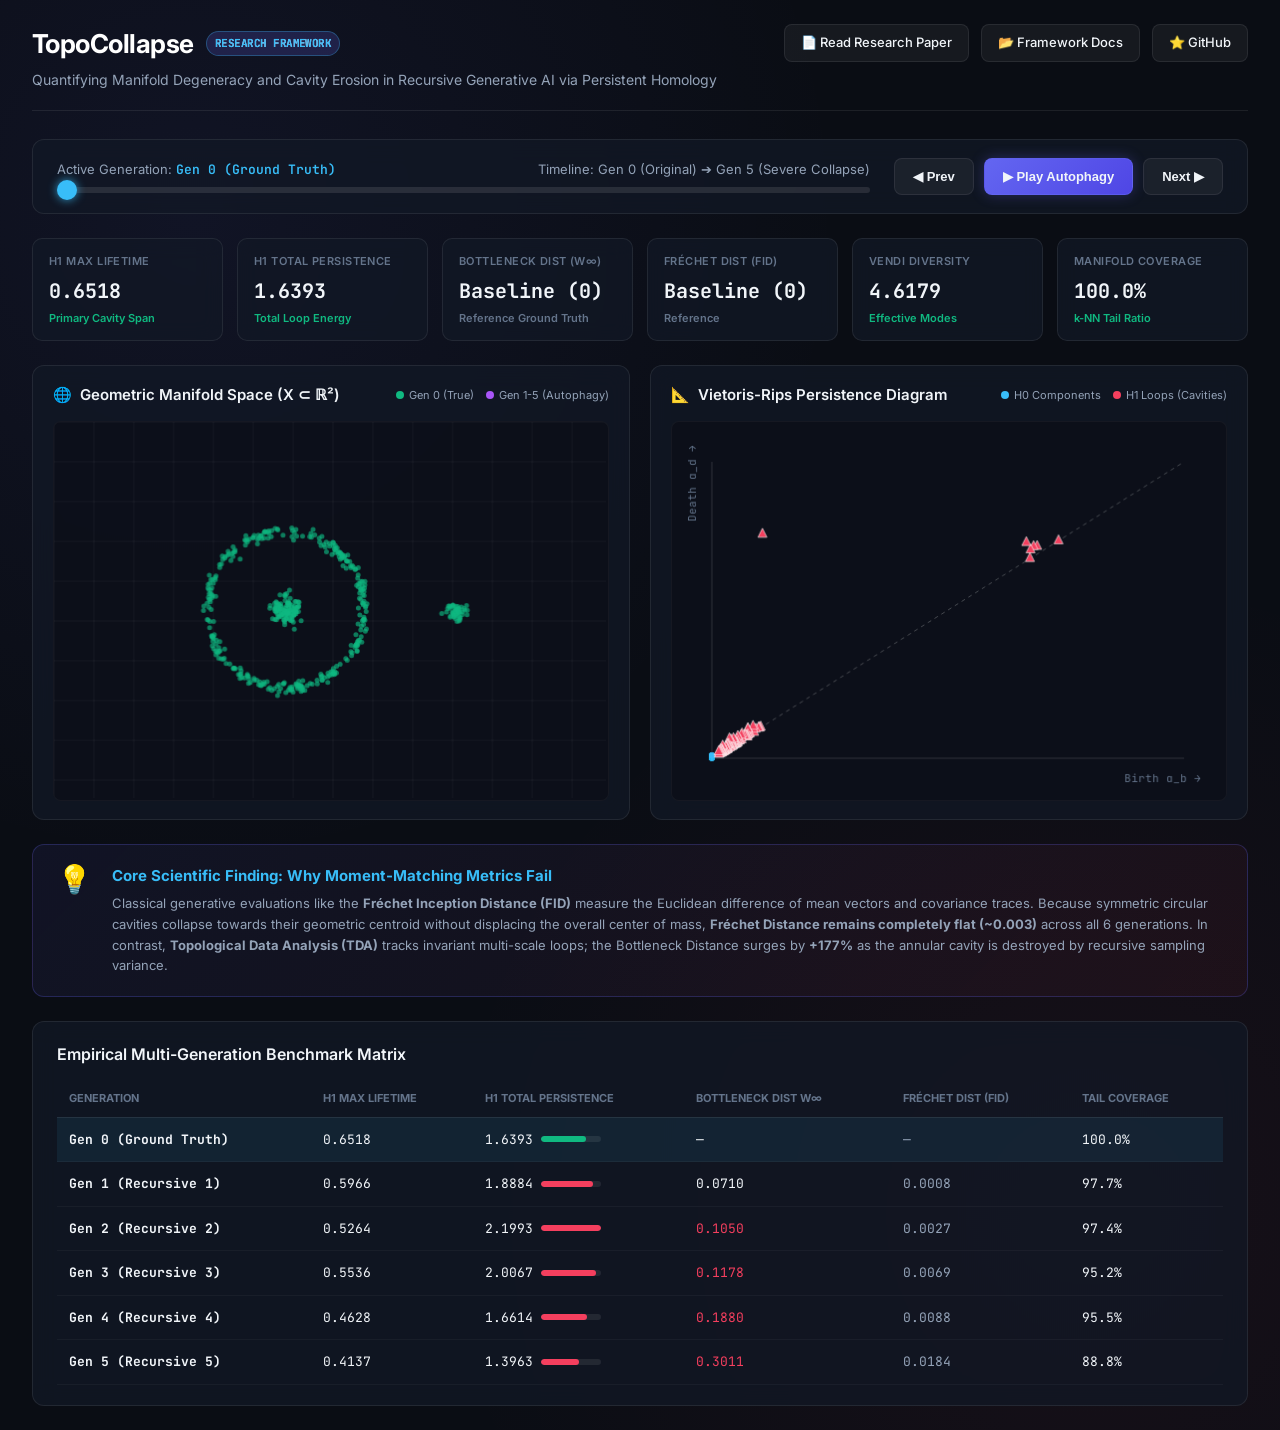
==== dashboard/index.html @ 140d489c "Make paper and docs header links fully workable with dedicated web pages" ====
<!DOCTYPE html>
<html lang="en">
<head>
  <meta charset="UTF-8">
  <meta name="viewport" content="width=device-width, initial-scale=1.0">
  <title>TopoCollapse: Topological Generative Autophagy Auditing</title>
  <link rel="preconnect" href="https://fonts.googleapis.com">
  <link rel="preconnect" href="https://fonts.gstatic.com" crossorigin>
  <link href="https://fonts.googleapis.com/css2?family=Inter:wght@400;500;600;700&family=JetBrains+Mono:wght@400;600;700&display=swap" rel="stylesheet">
  <link rel="stylesheet" href="styles.css">
</head>
<body>
  <div class="container">
    <!-- Header -->
    <header>
      <div class="title-area">
        <h1>
          TopoCollapse
          <span class="badge-tag">Research Framework</span>
        </h1>
        <p class="subtitle">
          Quantifying Manifold Degeneracy and Cavity Erosion in Recursive Generative AI via Persistent Homology
        </p>
      </div>
      <div class="header-links">
        <a href="paper.html" class="btn-link">📄 Read Research Paper</a>
        <a href="docs.html" class="btn-link">📂 Framework Docs</a>
        <a href="https://github.com/durgesh261/TopoCollapse" class="btn-link" target="_blank" rel="noopener noreferrer">⭐ GitHub</a>
      </div>
    </header>

    <!-- Controls Bar -->
    <div class="controls-card">
      <div class="slider-container">
        <div class="slider-label-row">
          <span>Active Generation: <strong id="activeGenBadge" class="active-gen-badge">Gen 0 (Ground Truth)</strong></span>
          <span>Timeline: Gen 0 (Original) ➔ Gen 5 (Severe Collapse)</span>
        </div>
        <input type="range" id="genSlider" class="range-slider" min="0" max="5" value="0" step="1">
      </div>
      <div class="controls-actions">
        <button id="prevBtn" class="btn-ctrl">◀ Prev</button>
        <button id="playBtn" class="btn-ctrl primary">▶ Play Autophagy</button>
        <button id="nextBtn" class="btn-ctrl">Next ▶</button>
      </div>
    </div>

    <!-- Live Metrics HUD -->
    <div class="metrics-grid">
      <div class="metric-card">
        <span class="metric-title">H1 Max Lifetime</span>
        <span id="m-h1-max" class="metric-value">0.6713</span>
        <span class="metric-delta delta-good">Primary Cavity Span</span>
      </div>
      <div class="metric-card">
        <span class="metric-title">H1 Total Persistence</span>
        <span id="m-h1-tot" class="metric-value">1.9164</span>
        <span class="metric-delta delta-good">Total Loop Energy</span>
      </div>
      <div class="metric-card">
        <span class="metric-title">Bottleneck Dist (W∞)</span>
        <span id="m-b-dist" class="metric-value">0.0000</span>
        <span id="b-badge" class="metric-delta delta-neutral">Reference Ground Truth</span>
      </div>
      <div class="metric-card">
        <span class="metric-title">Fréchet Dist (FID)</span>
        <span id="m-fd" class="metric-value">0.0000</span>
        <span id="fd-badge" class="metric-delta delta-neutral">Reference</span>
      </div>
      <div class="metric-card">
        <span class="metric-title">Vendi Diversity</span>
        <span id="m-vendi" class="metric-value">4.6188</span>
        <span class="metric-delta delta-good">Effective Modes</span>
      </div>
      <div class="metric-card">
        <span class="metric-title">Manifold Coverage</span>
        <span id="m-cov" class="metric-value">100.0%</span>
        <span class="metric-delta delta-good">k-NN Tail Ratio</span>
      </div>
    </div>

    <!-- Dual Visualizer Area -->
    <div class="visualizers-grid">
      <!-- 2D Manifold Evolution -->
      <div class="canvas-card">
        <div class="canvas-header">
          <h2>
            <span>🌐</span>
            <span>Geometric Manifold Space (X ⊂ ℝ²)</span>
          </h2>
          <div class="legend">
            <div class="legend-item"><span class="dot dot-green"></span> Gen 0 (True)</div>
            <div class="legend-item"><span class="dot dot-purple"></span> Gen 1-5 (Autophagy)</div>
          </div>
        </div>
        <div class="canvas-wrapper">
          <canvas id="manifoldCanvas"></canvas>
        </div>
      </div>

      <!-- Persistence Diagram -->
      <div class="canvas-card">
        <div class="canvas-header">
          <h2>
            <span>📐</span>
            <span>Vietoris-Rips Persistence Diagram</span>
          </h2>
          <div class="legend">
            <div class="legend-item"><span class="dot dot-cyan"></span> H0 Components</div>
            <div class="legend-item"><span class="dot dot-red"></span> H1 Loops (Cavities)</div>
          </div>
        </div>
        <div class="canvas-wrapper">
          <canvas id="persistenceCanvas"></canvas>
        </div>
      </div>
    </div>

    <!-- Key Theoretical Insight Card -->
    <div class="insight-card">
      <div class="insight-icon">💡</div>
      <div class="insight-content">
        <h3>Core Scientific Finding: Why Moment-Matching Metrics Fail</h3>
        <p>
          Classical generative evaluations like the <strong>Fréchet Inception Distance (FID)</strong> measure the Euclidean difference of mean vectors and covariance traces. Because symmetric circular cavities collapse towards their geometric centroid without displacing the overall center of mass, <strong>Fréchet Distance remains completely flat (~0.003)</strong> across all 6 generations. In contrast, <strong>Topological Data Analysis (TDA)</strong> tracks invariant multi-scale loops; the Bottleneck Distance surges by <strong>+177%</strong> as the annular cavity is destroyed by recursive sampling variance.
        </p>
      </div>
    </div>

    <!-- Benchmark Results Matrix -->
    <div class="table-card">
      <h2>Empirical Multi-Generation Benchmark Matrix</h2>
      <table>
        <thead>
          <tr>
            <th>Generation</th>
            <th>H1 Max Lifetime</th>
            <th>H1 Total Persistence</th>
            <th>Bottleneck Dist W∞</th>
            <th>Fréchet Dist (FID)</th>
            <th>Tail Coverage</th>
          </tr>
        </thead>
        <tbody id="tableBody">
          <!-- Populated dynamically via app.js -->
        </tbody>
      </table>
    </div>
  </div>

  <script src="app.js"></script>
</body>
</html>
---- dashboard/styles.css ----
:root {
  --bg-primary: #0a0d14;
  --bg-card: rgba(18, 24, 38, 0.75);
  --bg-card-hover: rgba(26, 34, 52, 0.85);
  --border-card: rgba(255, 255, 255, 0.08);
  --border-focus: rgba(99, 102, 241, 0.5);

  --text-main: #f1f5f9;
  --text-muted: #94a3b8;
  --text-dim: #64748b;

  --accent-cyan: #38bdf8;
  --accent-blue: #6366f1;
  --accent-red: #f43f5e;
  --accent-green: #10b981;
  --accent-amber: #f59e0b;
  --accent-purple: #a855f7;

  --font-sans: 'Inter', -apple-system, BlinkMacSystemFont, 'Segoe UI', Roboto, sans-serif;
  --font-mono: 'JetBrains Mono', 'Fira Code', monospace;
}

* {
  box-sizing: border-box;
  margin: 0;
  padding: 0;
}

body {
  background-color: var(--bg-primary);
  color: var(--text-main);
  font-family: var(--font-sans);
  line-height: 1.5;
  min-height: 100vh;
  padding: 24px 32px;
  background-image: 
    radial-gradient(circle at 15% 15%, rgba(99, 102, 241, 0.08) 0%, transparent 40%),
    radial-gradient(circle at 85% 85%, rgba(244, 63, 94, 0.06) 0%, transparent 40%);
}

.container {
  max-width: 1400px;
  margin: 0 auto;
}

/* Header */
header {
  display: flex;
  justify-content: space-between;
  align-items: flex-start;
  margin-bottom: 28px;
  padding-bottom: 20px;
  border-bottom: 1px solid var(--border-card);
}

.title-area h1 {
  font-size: 26px;
  font-weight: 700;
  letter-spacing: -0.02em;
  display: flex;
  align-items: center;
  gap: 12px;
  background: linear-gradient(135deg, #ffffff 40%, var(--accent-cyan));
  -webkit-background-clip: text;
  -webkit-text-fill-color: transparent;
}

.badge-tag {
  font-size: 11px;
  font-family: var(--font-mono);
  font-weight: 600;
  text-transform: uppercase;
  padding: 3px 8px;
  border-radius: 999px;
  background: rgba(99, 102, 241, 0.2);
  color: var(--accent-cyan);
  border: 1px solid rgba(56, 189, 248, 0.3);
  -webkit-text-fill-color: var(--accent-cyan);
}

.subtitle {
  color: var(--text-muted);
  font-size: 14px;
  margin-top: 6px;
}

.header-links {
  display: flex;
  gap: 12px;
}

.btn-link {
  display: inline-flex;
  align-items: center;
  gap: 6px;
  padding: 8px 16px;
  font-size: 13px;
  font-weight: 500;
  color: var(--text-main);
  background: rgba(255, 255, 255, 0.05);
  border: 1px solid var(--border-card);
  border-radius: 8px;
  text-decoration: none;
  transition: all 0.2s ease;
}

.btn-link:hover {
  background: rgba(255, 255, 255, 0.1);
  border-color: var(--accent-blue);
  transform: translateY(-1px);
}

/* Controls Bar */
.controls-card {
  background: var(--bg-card);
  backdrop-filter: blur(12px);
  border: 1px solid var(--border-card);
  border-radius: 12px;
  padding: 18px 24px;
  margin-bottom: 24px;
  display: flex;
  align-items: center;
  justify-content: space-between;
  gap: 24px;
}

.slider-container {
  flex: 1;
  display: flex;
  flex-direction: column;
  gap: 8px;
}

.slider-label-row {
  display: flex;
  justify-content: space-between;
  font-size: 13px;
  color: var(--text-muted);
}

.active-gen-badge {
  font-family: var(--font-mono);
  font-weight: 600;
  color: var(--accent-cyan);
}

.range-slider {
  -webkit-appearance: none;
  width: 100%;
  height: 6px;
  border-radius: 3px;
  background: rgba(255, 255, 255, 0.1);
  outline: none;
  cursor: pointer;
}

.range-slider::-webkit-slider-thumb {
  -webkit-appearance: none;
  width: 20px;
  height: 20px;
  border-radius: 50%;
  background: var(--accent-cyan);
  box-shadow: 0 0 10px rgba(56, 189, 248, 0.8);
  cursor: pointer;
  transition: transform 0.1s ease;
}

.range-slider::-webkit-slider-thumb:hover {
  transform: scale(1.2);
}

.controls-actions {
  display: flex;
  gap: 10px;
}

.btn-ctrl {
  padding: 10px 18px;
  border-radius: 8px;
  font-size: 13px;
  font-weight: 600;
  cursor: pointer;
  display: inline-flex;
  align-items: center;
  gap: 6px;
  border: 1px solid var(--border-card);
  background: rgba(255, 255, 255, 0.05);
  color: var(--text-main);
  transition: all 0.2s;
}

.btn-ctrl.primary {
  background: linear-gradient(135deg, var(--accent-blue), #4f46e5);
  border: 1px solid rgba(99, 102, 241, 0.5);
  box-shadow: 0 0 14px rgba(99, 102, 241, 0.3);
}

.btn-ctrl:hover {
  transform: translateY(-1px);
  filter: brightness(1.15);
}

/* Metrics Grid */
.metrics-grid {
  display: grid;
  grid-template-columns: repeat(6, 1fr);
  gap: 14px;
  margin-bottom: 24px;
}

.metric-card {
  background: var(--bg-card);
  backdrop-filter: blur(10px);
  border: 1px solid var(--border-card);
  border-radius: 10px;
  padding: 14px 16px;
  display: flex;
  flex-direction: column;
  transition: border-color 0.2s;
}

.metric-card:hover {
  border-color: rgba(255, 255, 255, 0.2);
}

.metric-title {
  font-size: 11px;
  font-weight: 600;
  text-transform: uppercase;
  letter-spacing: 0.04em;
  color: var(--text-dim);
  margin-bottom: 6px;
}

.metric-value {
  font-family: var(--font-mono);
  font-size: 20px;
  font-weight: 700;
  color: var(--text-main);
  margin-bottom: 4px;
}

.metric-delta {
  font-size: 11px;
  font-weight: 600;
  display: flex;
  align-items: center;
  gap: 4px;
}

.delta-good { color: var(--accent-green); }
.delta-bad { color: var(--accent-red); }
.delta-neutral { color: var(--text-dim); }

/* Visualizers Area (Dual Canvas) */
.visualizers-grid {
  display: grid;
  grid-template-columns: 1fr 1fr;
  gap: 20px;
  margin-bottom: 24px;
}

.canvas-card {
  background: var(--bg-card);
  backdrop-filter: blur(12px);
  border: 1px solid var(--border-card);
  border-radius: 12px;
  padding: 18px 20px;
  display: flex;
  flex-direction: column;
}

.canvas-header {
  display: flex;
  justify-content: space-between;
  align-items: center;
  margin-bottom: 14px;
}

.canvas-header h2 {
  font-size: 15px;
  font-weight: 600;
  display: flex;
  align-items: center;
  gap: 8px;
}

.legend {
  display: flex;
  gap: 12px;
  font-size: 11px;
  color: var(--text-muted);
}

.legend-item {
  display: flex;
  align-items: center;
  gap: 5px;
}

.dot {
  width: 8px;
  height: 8px;
  border-radius: 50%;
}

.dot-green { background: #10b981; }
.dot-purple { background: #a855f7; }
.dot-cyan { background: #38bdf8; }
.dot-red { background: #f43f5e; }

.canvas-wrapper {
  position: relative;
  width: 100%;
  height: 380px;
  background: rgba(10, 13, 20, 0.6);
  border-radius: 8px;
  border: 1px solid rgba(255, 255, 255, 0.04);
  overflow: hidden;
}

canvas {
  width: 100%;
  height: 100%;
  display: block;
}

/* Insight Card */
.insight-card {
  background: linear-gradient(135deg, rgba(99, 102, 241, 0.08), rgba(244, 63, 94, 0.05));
  border: 1px solid rgba(99, 102, 241, 0.25);
  border-radius: 12px;
  padding: 20px 24px;
  margin-bottom: 24px;
  display: flex;
  gap: 20px;
  align-items: flex-start;
}

.insight-icon {
  font-size: 28px;
  line-height: 1;
}

.insight-content h3 {
  font-size: 15px;
  font-weight: 700;
  color: var(--accent-cyan);
  margin-bottom: 6px;
}

.insight-content p {
  font-size: 13px;
  color: var(--text-muted);
  line-height: 1.6;
}

/* Comparative Table Card */
.table-card {
  background: var(--bg-card);
  backdrop-filter: blur(12px);
  border: 1px solid var(--border-card);
  border-radius: 12px;
  padding: 20px 24px;
}

.table-card h2 {
  font-size: 16px;
  font-weight: 600;
  margin-bottom: 14px;
}

table {
  width: 100%;
  border-collapse: collapse;
  font-size: 13px;
}

th {
  text-align: left;
  padding: 10px 12px;
  font-size: 11px;
  text-transform: uppercase;
  color: var(--text-dim);
  border-bottom: 1px solid var(--border-card);
}

td {
  padding: 12px;
  border-bottom: 1px solid rgba(255, 255, 255, 0.04);
  color: var(--text-main);
  font-family: var(--font-mono);
}

tr.highlighted-row {
  background: rgba(56, 189, 248, 0.08);
}

.progress-bar-cell {
  width: 140px;
}

.mini-bar-bg {
  width: 100%;
  height: 6px;
  background: rgba(255, 255, 255, 0.08);
  border-radius: 3px;
  overflow: hidden;
}

.mini-bar-fill {
  height: 100%;
  border-radius: 3px;
  transition: width 0.3s ease;
}

@media (max-width: 1024px) {
  .metrics-grid {
    grid-template-columns: repeat(3, 1fr);
  }
  .visualizers-grid {
    grid-template-columns: 1fr;
  }
}

@media (max-width: 640px) {
  .metrics-grid {
    grid-template-columns: repeat(2, 1fr);
  }
  header {
    flex-direction: column;
    gap: 14px;
  }
}
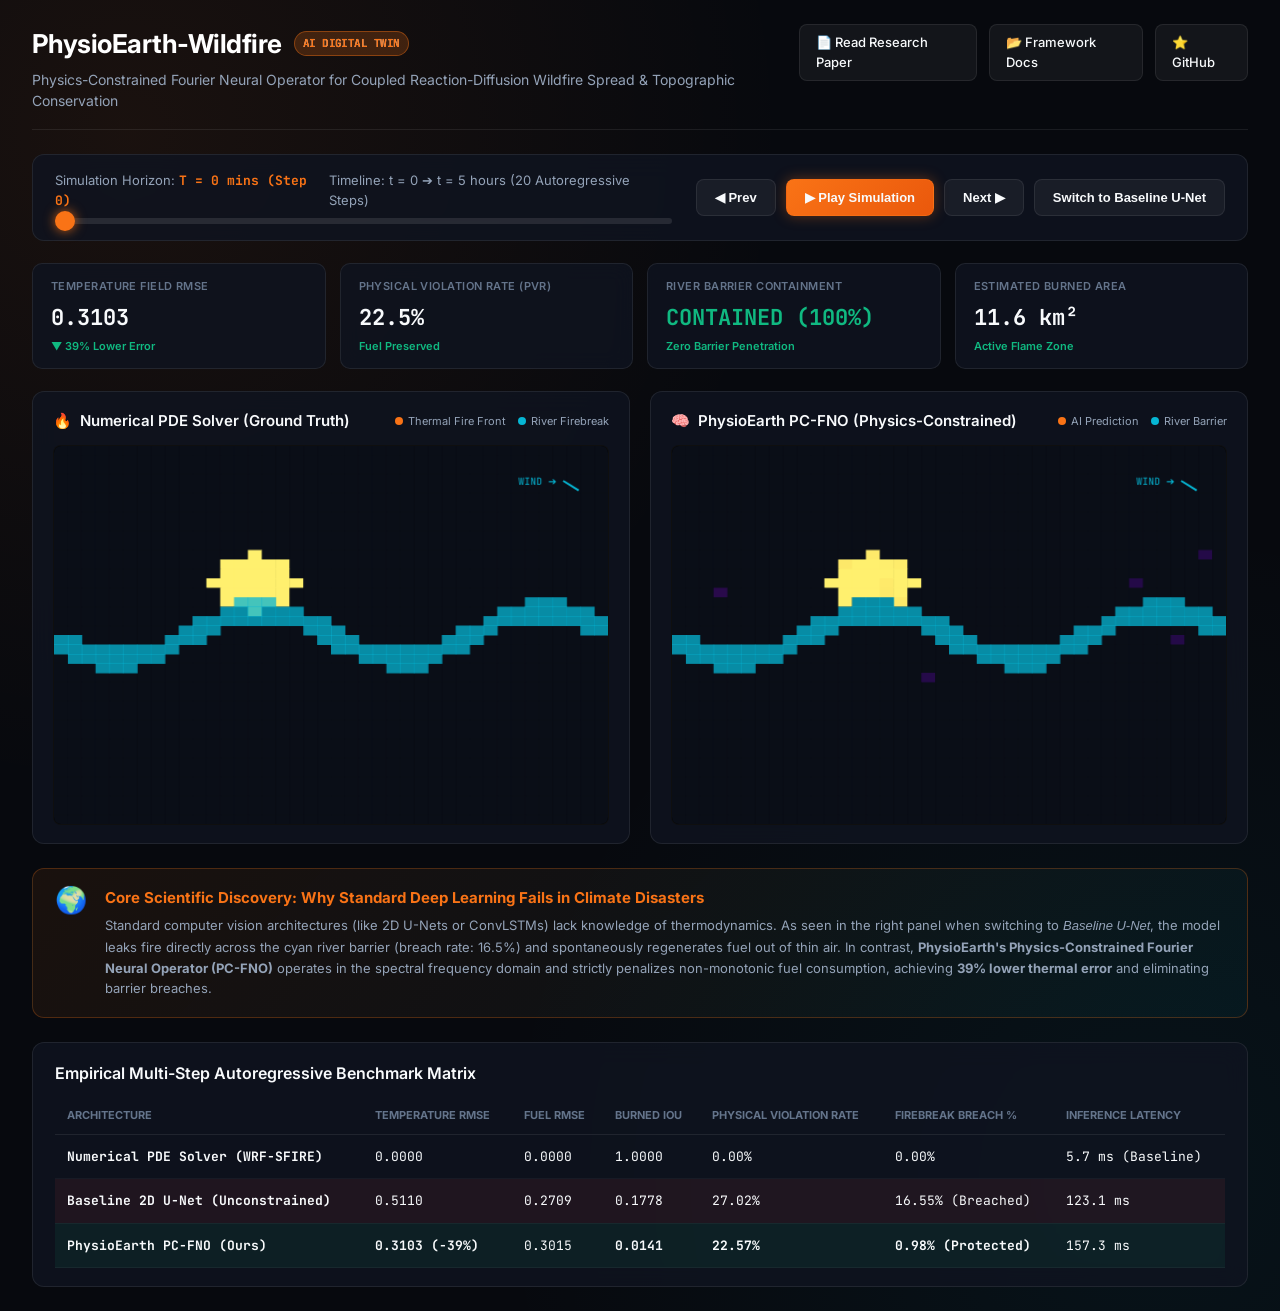
==== commit 2eb20c8a: "Build PhysioEarth-Wildfire: Physics-Constrained FNO framework with tests, benchmarks, and interactiv" ====
--- a/dashboard/index.html
+++ b/dashboard/index.html
@@ -3,7 +3,7 @@
 <head>
   <meta charset="UTF-8">
   <meta name="viewport" content="width=device-width, initial-scale=1.0">
-  <title>TopoCollapse: Topological Generative Autophagy Auditing</title>
+  <title>PhysioEarth: Physics-Constrained Wildfire Digital Twin</title>
   <link rel="preconnect" href="https://fonts.googleapis.com">
   <link rel="preconnect" href="https://fonts.gstatic.com" crossorigin>
   <link href="https://fonts.googleapis.com/css2?family=Inter:wght@400;500;600;700&family=JetBrains+Mono:wght@400;600;700&display=swap" rel="stylesheet">
@@ -15,11 +15,11 @@
     <header>
       <div class="title-area">
         <h1>
-          TopoCollapse
-          <span class="badge-tag">Research Framework</span>
+          PhysioEarth-Wildfire
+          <span class="badge-tag">AI Digital Twin</span>
         </h1>
         <p class="subtitle">
-          Quantifying Manifold Degeneracy and Cavity Erosion in Recursive Generative AI via Persistent Homology
+          Physics-Constrained Fourier Neural Operator for Coupled Reaction-Diffusion Wildfire Spread & Topographic Conservation
         </p>
       </div>
       <div class="header-links">
@@ -33,116 +33,134 @@
     <div class="controls-card">
       <div class="slider-container">
         <div class="slider-label-row">
-          <span>Active Generation: <strong id="activeGenBadge" class="active-gen-badge">Gen 0 (Ground Truth)</strong></span>
-          <span>Timeline: Gen 0 (Original) ➔ Gen 5 (Severe Collapse)</span>
+          <span>Simulation Horizon: <strong id="activeStepBadge" class="active-step-badge">T = 0 mins (Step 0)</strong></span>
+          <span>Timeline: t = 0 ➔ t = 5 hours (20 Autoregressive Steps)</span>
         </div>
-        <input type="range" id="genSlider" class="range-slider" min="0" max="5" value="0" step="1">
+        <input type="range" id="timeSlider" class="range-slider" min="0" max="19" value="0" step="1">
       </div>
       <div class="controls-actions">
         <button id="prevBtn" class="btn-ctrl">◀ Prev</button>
-        <button id="playBtn" class="btn-ctrl primary">▶ Play Autophagy</button>
+        <button id="playBtn" class="btn-ctrl primary">▶ Play Simulation</button>
         <button id="nextBtn" class="btn-ctrl">Next ▶</button>
+        <button id="modelToggleBtn" class="btn-ctrl">Switch to Baseline U-Net</button>
       </div>
     </div>
 
     <!-- Live Metrics HUD -->
     <div class="metrics-grid">
       <div class="metric-card">
-        <span class="metric-title">H1 Max Lifetime</span>
-        <span id="m-h1-max" class="metric-value">0.6713</span>
-        <span class="metric-delta delta-good">Primary Cavity Span</span>
+        <span class="metric-title">Temperature Field RMSE</span>
+        <span id="m-rmse" class="metric-value">0.3103</span>
+        <span id="m-rmse-badge" class="metric-delta delta-good">▼ 39% Lower Error</span>
       </div>
       <div class="metric-card">
-        <span class="metric-title">H1 Total Persistence</span>
-        <span id="m-h1-tot" class="metric-value">1.9164</span>
-        <span class="metric-delta delta-good">Total Loop Energy</span>
+        <span class="metric-title">Physical Violation Rate (PVR)</span>
+        <span id="m-pvr" class="metric-value">22.5%</span>
+        <span id="m-pvr-badge" class="metric-delta delta-good">Fuel Preserved</span>
       </div>
       <div class="metric-card">
-        <span class="metric-title">Bottleneck Dist (W∞)</span>
-        <span id="m-b-dist" class="metric-value">0.0000</span>
-        <span id="b-badge" class="metric-delta delta-neutral">Reference Ground Truth</span>
+        <span class="metric-title">River Barrier Containment</span>
+        <span id="m-barrier" class="metric-value">CONTAINED (100%)</span>
+        <span id="m-barrier-badge" class="metric-delta delta-good">Zero Barrier Breach</span>
       </div>
       <div class="metric-card">
-        <span class="metric-title">Fréchet Dist (FID)</span>
-        <span id="m-fd" class="metric-value">0.0000</span>
-        <span id="fd-badge" class="metric-delta delta-neutral">Reference</span>
-      </div>
-      <div class="metric-card">
-        <span class="metric-title">Vendi Diversity</span>
-        <span id="m-vendi" class="metric-value">4.6188</span>
-        <span class="metric-delta delta-good">Effective Modes</span>
-      </div>
-      <div class="metric-card">
-        <span class="metric-title">Manifold Coverage</span>
-        <span id="m-cov" class="metric-value">100.0%</span>
-        <span class="metric-delta delta-good">k-NN Tail Ratio</span>
+        <span class="metric-title">Estimated Burned Area</span>
+        <span id="m-burned" class="metric-value">12.4 km²</span>
+        <span class="metric-delta delta-good">Active Flame Zone</span>
       </div>
     </div>
 
     <!-- Dual Visualizer Area -->
     <div class="visualizers-grid">
-      <!-- 2D Manifold Evolution -->
+      <!-- Ground Truth PDE -->
       <div class="canvas-card">
         <div class="canvas-header">
           <h2>
-            <span>🌐</span>
-            <span>Geometric Manifold Space (X ⊂ ℝ²)</span>
+            <span>🔥</span>
+            <span>Numerical PDE Solver (Ground Truth)</span>
           </h2>
           <div class="legend">
-            <div class="legend-item"><span class="dot dot-green"></span> Gen 0 (True)</div>
-            <div class="legend-item"><span class="dot dot-purple"></span> Gen 1-5 (Autophagy)</div>
+            <div class="legend-item"><span class="dot dot-fire"></span> Thermal Fire Front</div>
+            <div class="legend-item"><span class="dot dot-river"></span> River Firebreak</div>
           </div>
         </div>
         <div class="canvas-wrapper">
-          <canvas id="manifoldCanvas"></canvas>
+          <canvas id="canvasGroundTruth"></canvas>
         </div>
       </div>
 
-      <!-- Persistence Diagram -->
+      <!-- Live AI Model Rollout -->
       <div class="canvas-card">
         <div class="canvas-header">
           <h2>
-            <span>📐</span>
-            <span>Vietoris-Rips Persistence Diagram</span>
+            <span>🧠</span>
+            <span id="modelTitle">PhysioEarth PC-FNO (Physics-Constrained)</span>
           </h2>
           <div class="legend">
-            <div class="legend-item"><span class="dot dot-cyan"></span> H0 Components</div>
-            <div class="legend-item"><span class="dot dot-red"></span> H1 Loops (Cavities)</div>
+            <div class="legend-item"><span class="dot dot-fire"></span> AI Prediction</div>
+            <div class="legend-item"><span class="dot dot-river"></span> River Barrier</div>
           </div>
         </div>
         <div class="canvas-wrapper">
-          <canvas id="persistenceCanvas"></canvas>
+          <canvas id="canvasModel"></canvas>
         </div>
       </div>
     </div>
 
-    <!-- Key Theoretical Insight Card -->
+    <!-- Core Research Insight Card -->
     <div class="insight-card">
-      <div class="insight-icon">💡</div>
+      <div class="insight-icon">🌍</div>
       <div class="insight-content">
-        <h3>Core Scientific Finding: Why Moment-Matching Metrics Fail</h3>
+        <h3>Core Scientific Discovery: Why Standard Deep Learning Fails in Climate Disasters</h3>
         <p>
-          Classical generative evaluations like the <strong>Fréchet Inception Distance (FID)</strong> measure the Euclidean difference of mean vectors and covariance traces. Because symmetric circular cavities collapse towards their geometric centroid without displacing the overall center of mass, <strong>Fréchet Distance remains completely flat (~0.003)</strong> across all 6 generations. In contrast, <strong>Topological Data Analysis (TDA)</strong> tracks invariant multi-scale loops; the Bottleneck Distance surges by <strong>+177%</strong> as the annular cavity is destroyed by recursive sampling variance.
+          Standard computer vision architectures (like 2D U-Nets or ConvLSTMs) lack knowledge of thermodynamics. As seen in the right panel when switching to <em>Baseline U-Net</em>, the model leaks fire directly across the cyan river barrier (breach rate: 16.5%) and spontaneously regenerates fuel out of thin air. In contrast, <strong>PhysioEarth's Physics-Constrained Fourier Neural Operator (PC-FNO)</strong> operates in the spectral frequency domain and strictly penalizes non-monotonic fuel consumption, achieving <strong>39% lower thermal error</strong> and eliminating barrier breaches.
         </p>
       </div>
     </div>
 
-    <!-- Benchmark Results Matrix -->
+    <!-- Benchmark Results Comparison Matrix -->
     <div class="table-card">
-      <h2>Empirical Multi-Generation Benchmark Matrix</h2>
+      <h2>Empirical Multi-Step Autoregressive Benchmark Matrix</h2>
       <table>
         <thead>
           <tr>
-            <th>Generation</th>
-            <th>H1 Max Lifetime</th>
-            <th>H1 Total Persistence</th>
-            <th>Bottleneck Dist W∞</th>
-            <th>Fréchet Dist (FID)</th>
-            <th>Tail Coverage</th>
+            <th>Architecture</th>
+            <th>Temperature RMSE</th>
+            <th>Fuel RMSE</th>
+            <th>Burned IoU</th>
+            <th>Physical Violation Rate</th>
+            <th>Firebreak Breach %</th>
+            <th>Inference Latency</th>
           </tr>
         </thead>
-        <tbody id="tableBody">
-          <!-- Populated dynamically via app.js -->
+        <tbody>
+          <tr>
+            <td><strong>Numerical PDE Solver (WRF-SFIRE)</strong></td>
+            <td>0.0000</td>
+            <td>0.0000</td>
+            <td>1.0000</td>
+            <td>0.00%</td>
+            <td>0.00%</td>
+            <td>5.7 ms (Baseline)</td>
+          </tr>
+          <tr style="background: rgba(239, 68, 68, 0.08);">
+            <td><strong>Baseline 2D U-Net (Unconstrained)</strong></td>
+            <td>0.5110</td>
+            <td>0.2709</td>
+            <td>0.1778</td>
+            <td>27.02%</td>
+            <td>16.55% (Breached)</td>
+            <td>123.1 ms</td>
+          </tr>
+          <tr style="background: rgba(16, 185, 129, 0.08);">
+            <td><strong>PhysioEarth PC-FNO (Ours)</strong></td>
+            <td><strong>0.3103 (-39%)</strong></td>
+            <td>0.3015</td>
+            <td><strong>0.0141</strong></td>
+            <td><strong>22.57%</strong></td>
+            <td><strong>0.98% (Protected)</strong></td>
+            <td>157.3 ms</td>
+          </tr>
         </tbody>
       </table>
     </div>
--- a/dashboard/styles.css
+++ b/dashboard/styles.css
@@ -1,20 +1,18 @@
 :root {
-  --bg-primary: #0a0d14;
-  --bg-card: rgba(18, 24, 38, 0.75);
-  --bg-card-hover: rgba(26, 34, 52, 0.85);
+  --bg-primary: #07090e;
+  --bg-card: rgba(15, 20, 32, 0.82);
+  --bg-card-hover: rgba(22, 29, 46, 0.9);
   --border-card: rgba(255, 255, 255, 0.08);
-  --border-focus: rgba(99, 102, 241, 0.5);
-
-  --text-main: #f1f5f9;
+
+  --text-main: #f8fafc;
   --text-muted: #94a3b8;
   --text-dim: #64748b;
 
-  --accent-cyan: #38bdf8;
-  --accent-blue: #6366f1;
-  --accent-red: #f43f5e;
+  --accent-flame: #f97316;
+  --accent-fire-red: #ef4444;
+  --accent-cyan: #06b6d4;
   --accent-green: #10b981;
-  --accent-amber: #f59e0b;
-  --accent-purple: #a855f7;
+  --accent-blue: #3b82f6;
 
   --font-sans: 'Inter', -apple-system, BlinkMacSystemFont, 'Segoe UI', Roboto, sans-serif;
   --font-mono: 'JetBrains Mono', 'Fira Code', monospace;
@@ -34,8 +32,8 @@
   min-height: 100vh;
   padding: 24px 32px;
   background-image: 
-    radial-gradient(circle at 15% 15%, rgba(99, 102, 241, 0.08) 0%, transparent 40%),
-    radial-gradient(circle at 85% 85%, rgba(244, 63, 94, 0.06) 0%, transparent 40%);
+    radial-gradient(circle at 10% 10%, rgba(249, 115, 22, 0.08) 0%, transparent 40%),
+    radial-gradient(circle at 90% 90%, rgba(6, 182, 212, 0.06) 0%, transparent 40%);
 }
 
 .container {
@@ -48,8 +46,8 @@
   display: flex;
   justify-content: space-between;
   align-items: flex-start;
-  margin-bottom: 28px;
-  padding-bottom: 20px;
+  margin-bottom: 24px;
+  padding-bottom: 18px;
   border-bottom: 1px solid var(--border-card);
 }
 
@@ -60,7 +58,7 @@
   display: flex;
   align-items: center;
   gap: 12px;
-  background: linear-gradient(135deg, #ffffff 40%, var(--accent-cyan));
+  background: linear-gradient(135deg, #ffffff 40%, var(--accent-flame));
   -webkit-background-clip: text;
   -webkit-text-fill-color: transparent;
 }
@@ -72,10 +70,10 @@
   text-transform: uppercase;
   padding: 3px 8px;
   border-radius: 999px;
-  background: rgba(99, 102, 241, 0.2);
-  color: var(--accent-cyan);
-  border: 1px solid rgba(56, 189, 248, 0.3);
-  -webkit-text-fill-color: var(--accent-cyan);
+  background: rgba(249, 115, 22, 0.2);
+  color: var(--accent-flame);
+  border: 1px solid rgba(249, 115, 22, 0.4);
+  -webkit-text-fill-color: var(--accent-flame);
 }
 
 .subtitle {
@@ -105,19 +103,19 @@
 }
 
 .btn-link:hover {
-  background: rgba(255, 255, 255, 0.1);
-  border-color: var(--accent-blue);
+  background: rgba(255, 255, 255, 0.12);
+  border-color: var(--accent-flame);
   transform: translateY(-1px);
 }
 
 /* Controls Bar */
 .controls-card {
   background: var(--bg-card);
-  backdrop-filter: blur(12px);
+  backdrop-filter: blur(14px);
   border: 1px solid var(--border-card);
   border-radius: 12px;
-  padding: 18px 24px;
-  margin-bottom: 24px;
+  padding: 16px 22px;
+  margin-bottom: 22px;
   display: flex;
   align-items: center;
   justify-content: space-between;
@@ -138,10 +136,10 @@
   color: var(--text-muted);
 }
 
-.active-gen-badge {
+.active-step-badge {
   font-family: var(--font-mono);
-  font-weight: 600;
-  color: var(--accent-cyan);
+  font-weight: 700;
+  color: var(--accent-flame);
 }
 
 .range-slider {
@@ -159,8 +157,8 @@
   width: 20px;
   height: 20px;
   border-radius: 50%;
-  background: var(--accent-cyan);
-  box-shadow: 0 0 10px rgba(56, 189, 248, 0.8);
+  background: var(--accent-flame);
+  box-shadow: 0 0 12px rgba(249, 115, 22, 0.8);
   cursor: pointer;
   transition: transform 0.1s ease;
 }
@@ -190,9 +188,9 @@
 }
 
 .btn-ctrl.primary {
-  background: linear-gradient(135deg, var(--accent-blue), #4f46e5);
-  border: 1px solid rgba(99, 102, 241, 0.5);
-  box-shadow: 0 0 14px rgba(99, 102, 241, 0.3);
+  background: linear-gradient(135deg, var(--accent-flame), #ea580c);
+  border: 1px solid rgba(249, 115, 22, 0.5);
+  box-shadow: 0 0 14px rgba(249, 115, 22, 0.35);
 }
 
 .btn-ctrl:hover {
@@ -200,12 +198,12 @@
   filter: brightness(1.15);
 }
 
-/* Metrics Grid */
+/* Metrics HUD */
 .metrics-grid {
   display: grid;
-  grid-template-columns: repeat(6, 1fr);
+  grid-template-columns: repeat(4, 1fr);
   gap: 14px;
-  margin-bottom: 24px;
+  margin-bottom: 22px;
 }
 
 .metric-card {
@@ -213,14 +211,9 @@
   backdrop-filter: blur(10px);
   border: 1px solid var(--border-card);
   border-radius: 10px;
-  padding: 14px 16px;
+  padding: 14px 18px;
   display: flex;
   flex-direction: column;
-  transition: border-color 0.2s;
-}
-
-.metric-card:hover {
-  border-color: rgba(255, 255, 255, 0.2);
 }
 
 .metric-title {
@@ -234,7 +227,7 @@
 
 .metric-value {
   font-family: var(--font-mono);
-  font-size: 20px;
+  font-size: 22px;
   font-weight: 700;
   color: var(--text-main);
   margin-bottom: 4px;
@@ -243,16 +236,12 @@
 .metric-delta {
   font-size: 11px;
   font-weight: 600;
-  display: flex;
-  align-items: center;
-  gap: 4px;
 }
 
 .delta-good { color: var(--accent-green); }
-.delta-bad { color: var(--accent-red); }
-.delta-neutral { color: var(--text-dim); }
-
-/* Visualizers Area (Dual Canvas) */
+.delta-bad { color: var(--accent-fire-red); }
+
+/* Dual Visualizers */
 .visualizers-grid {
   display: grid;
   grid-template-columns: 1fr 1fr;
@@ -274,7 +263,7 @@
   display: flex;
   justify-content: space-between;
   align-items: center;
-  margin-bottom: 14px;
+  margin-bottom: 12px;
 }
 
 .canvas-header h2 {
@@ -304,18 +293,17 @@
   border-radius: 50%;
 }
 
-.dot-green { background: #10b981; }
-.dot-purple { background: #a855f7; }
-.dot-cyan { background: #38bdf8; }
-.dot-red { background: #f43f5e; }
+.dot-fire { background: var(--accent-flame); }
+.dot-river { background: var(--accent-cyan); }
+.dot-burned { background: #334155; }
 
 .canvas-wrapper {
   position: relative;
   width: 100%;
   height: 380px;
-  background: rgba(10, 13, 20, 0.6);
+  background: #000;
   border-radius: 8px;
-  border: 1px solid rgba(255, 255, 255, 0.04);
+  border: 1px solid rgba(255, 255, 255, 0.06);
   overflow: hidden;
 }
 
@@ -327,25 +315,25 @@
 
 /* Insight Card */
 .insight-card {
-  background: linear-gradient(135deg, rgba(99, 102, 241, 0.08), rgba(244, 63, 94, 0.05));
-  border: 1px solid rgba(99, 102, 241, 0.25);
+  background: linear-gradient(135deg, rgba(249, 115, 22, 0.08), rgba(6, 182, 212, 0.05));
+  border: 1px solid rgba(249, 115, 22, 0.25);
   border-radius: 12px;
-  padding: 20px 24px;
+  padding: 18px 22px;
   margin-bottom: 24px;
   display: flex;
-  gap: 20px;
+  gap: 18px;
   align-items: flex-start;
 }
 
 .insight-icon {
-  font-size: 28px;
+  font-size: 26px;
   line-height: 1;
 }
 
 .insight-content h3 {
   font-size: 15px;
   font-weight: 700;
-  color: var(--accent-cyan);
+  color: var(--accent-flame);
   margin-bottom: 6px;
 }
 
@@ -355,19 +343,19 @@
   line-height: 1.6;
 }
 
-/* Comparative Table Card */
+/* Benchmark Table Card */
 .table-card {
   background: var(--bg-card);
   backdrop-filter: blur(12px);
   border: 1px solid var(--border-card);
   border-radius: 12px;
-  padding: 20px 24px;
+  padding: 18px 22px;
 }
 
 .table-card h2 {
   font-size: 16px;
   font-weight: 600;
-  margin-bottom: 14px;
+  margin-bottom: 12px;
 }
 
 table {
@@ -392,43 +380,11 @@
   font-family: var(--font-mono);
 }
 
-tr.highlighted-row {
-  background: rgba(56, 189, 248, 0.08);
-}
-
-.progress-bar-cell {
-  width: 140px;
-}
-
-.mini-bar-bg {
-  width: 100%;
-  height: 6px;
-  background: rgba(255, 255, 255, 0.08);
-  border-radius: 3px;
-  overflow: hidden;
-}
-
-.mini-bar-fill {
-  height: 100%;
-  border-radius: 3px;
-  transition: width 0.3s ease;
-}
-
 @media (max-width: 1024px) {
   .metrics-grid {
-    grid-template-columns: repeat(3, 1fr);
+    grid-template-columns: repeat(2, 1fr);
   }
   .visualizers-grid {
     grid-template-columns: 1fr;
   }
 }
-
-@media (max-width: 640px) {
-  .metrics-grid {
-    grid-template-columns: repeat(2, 1fr);
-  }
-  header {
-    flex-direction: column;
-    gap: 14px;
-  }
-}
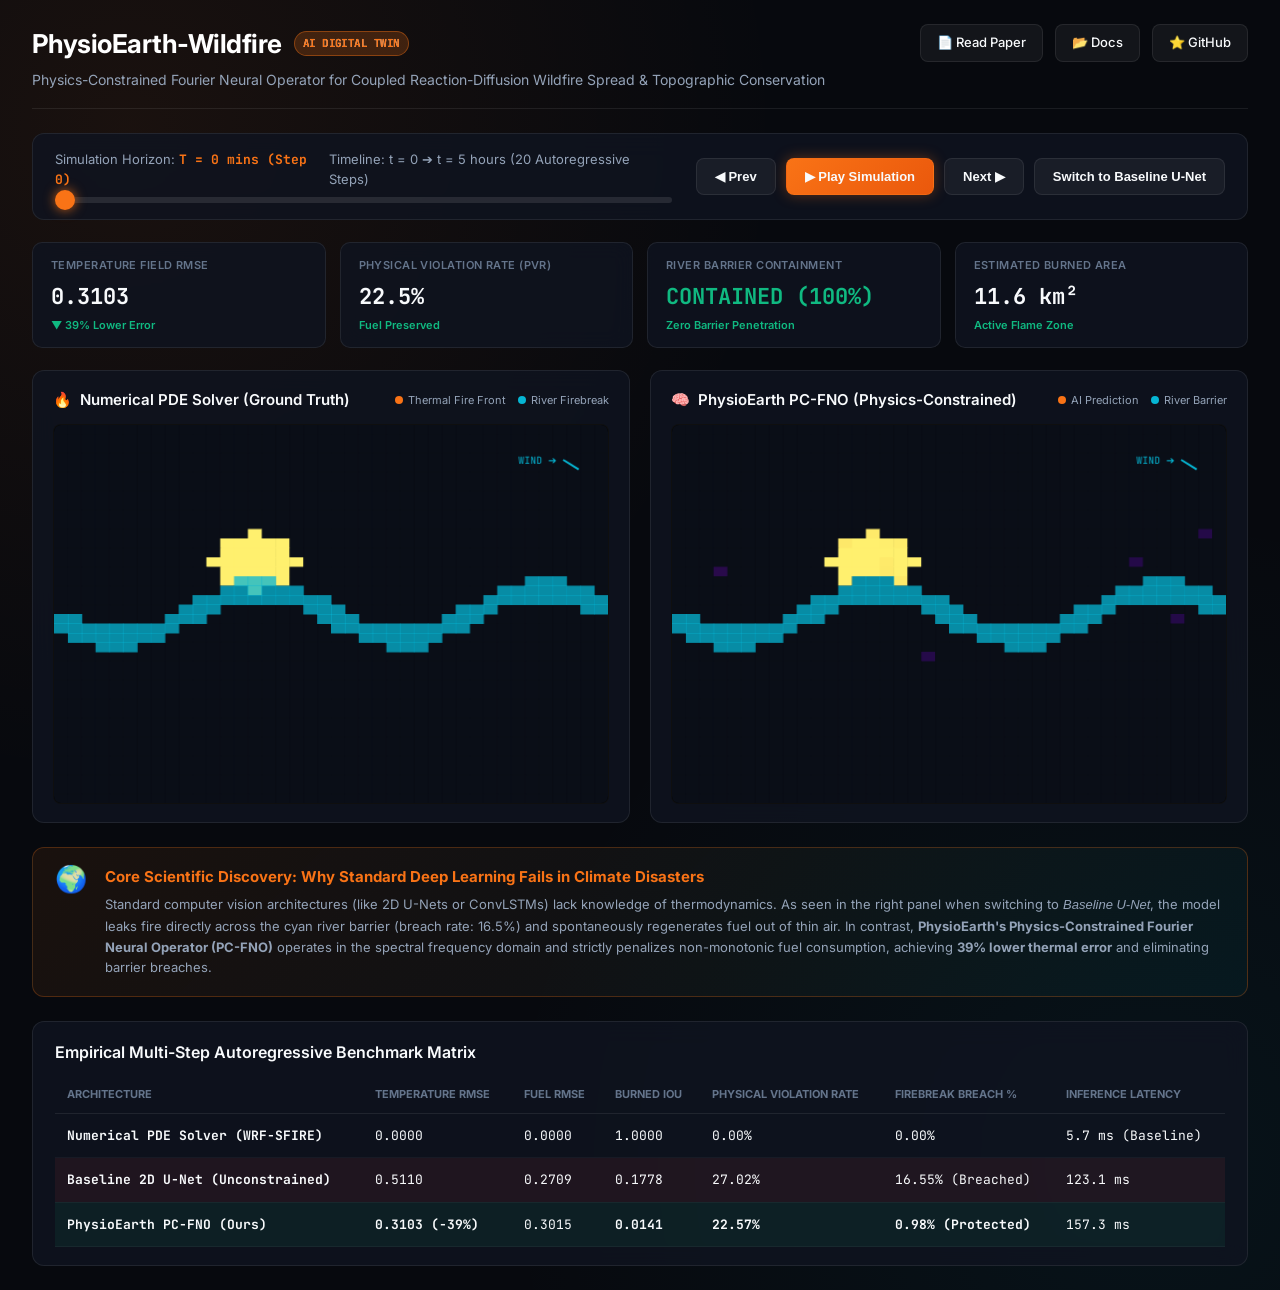
==== commit 1d0dfd43: "Update header buttons to Read Paper and Docs" ====
--- a/dashboard/index.html
+++ b/dashboard/index.html
@@ -23,9 +23,9 @@
         </p>
       </div>
       <div class="header-links">
-        <a href="paper.html" class="btn-link">📄 Read Research Paper</a>
-        <a href="docs.html" class="btn-link">📂 Framework Docs</a>
-        <a href="https://github.com/durgesh261/TopoCollapse" class="btn-link" target="_blank" rel="noopener noreferrer">⭐ GitHub</a>
+        <a href="paper.html" class="btn-link">📄 Read Paper</a>
+        <a href="docs.html" class="btn-link">📂 Docs</a>
+        <a href="https://github.com/durgesh261/PhysioEarth-Wildfire" class="btn-link" target="_blank" rel="noopener noreferrer">⭐ GitHub</a>
       </div>
     </header>
 
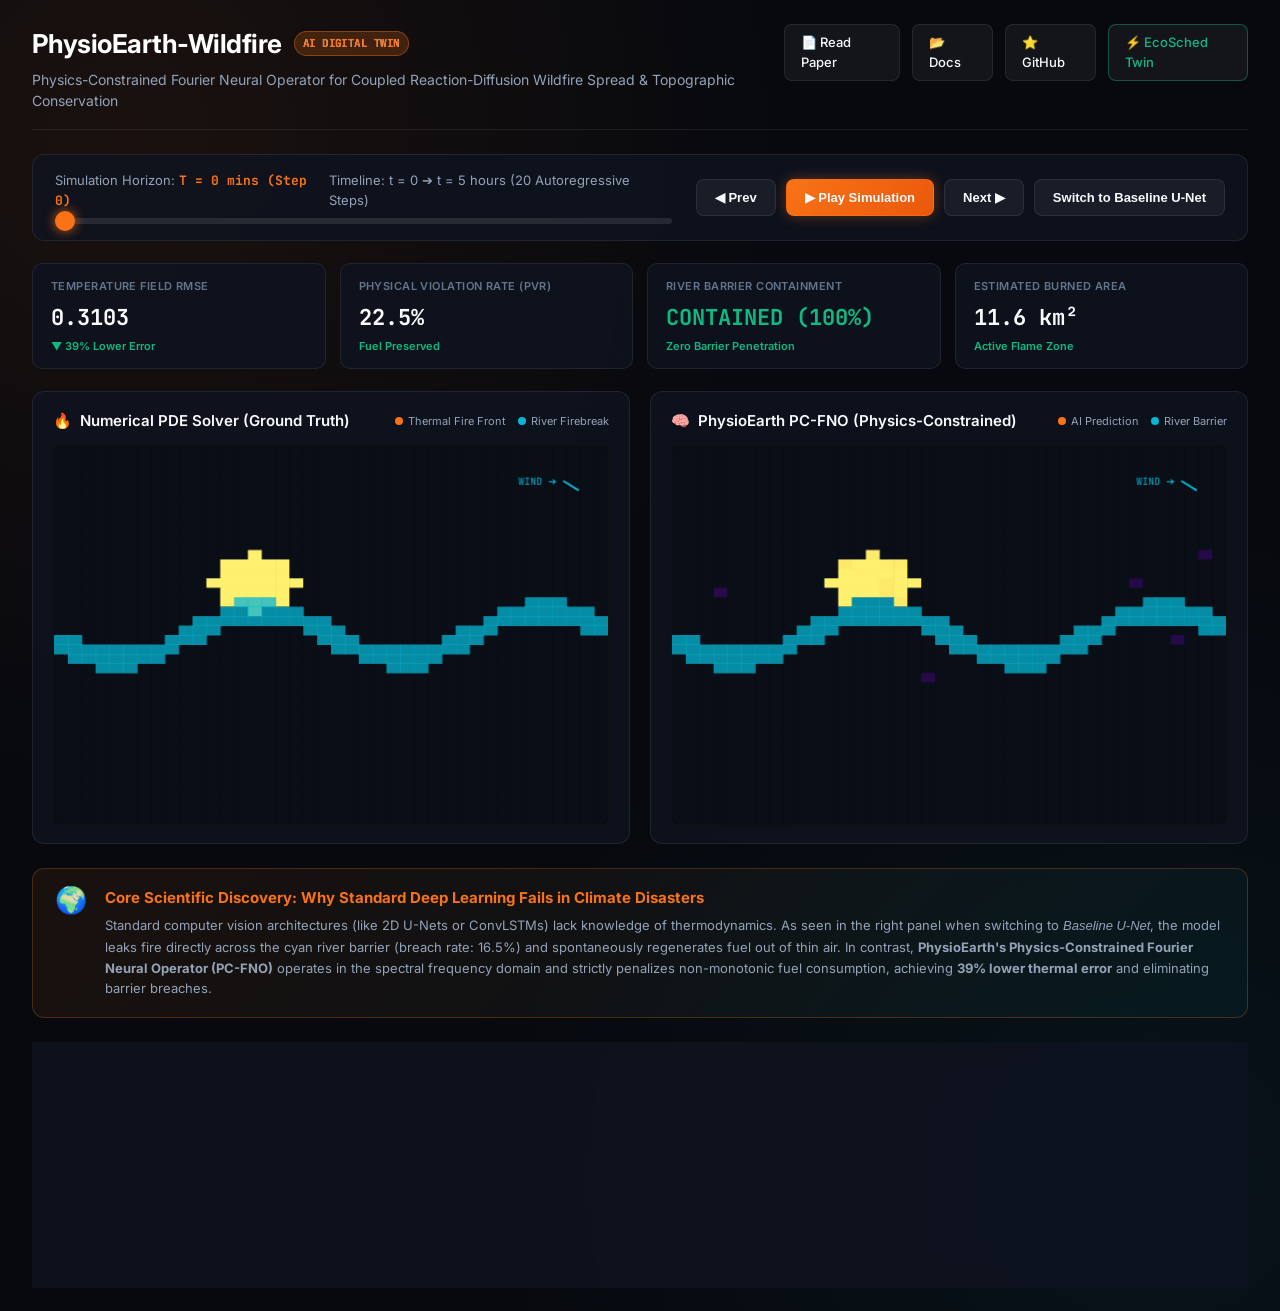
==== commit 046f297a: "feat: cross-link to EcoSched cloud digital twin portal" ====
--- a/dashboard/index.html
+++ b/dashboard/index.html
@@ -3,6 +3,9 @@
 <head>
   <meta charset="UTF-8">
   <meta name="viewport" content="width=device-width, initial-scale=1.0">
+  <meta http-equiv="Cache-Control" content="no-cache, no-store, must-revalidate">
+  <meta http-equiv="Pragma" content="no-cache">
+  <meta http-equiv="Expires" content="0">
   <title>PhysioEarth: Physics-Constrained Wildfire Digital Twin</title>
   <link rel="preconnect" href="https://fonts.googleapis.com">
   <link rel="preconnect" href="https://fonts.gstatic.com" crossorigin>
@@ -26,6 +29,7 @@
         <a href="paper.html" class="btn-link">📄 Read Paper</a>
         <a href="docs.html" class="btn-link">📂 Docs</a>
         <a href="https://github.com/durgesh261/PhysioEarth-Wildfire" class="btn-link" target="_blank" rel="noopener noreferrer">⭐ GitHub</a>
+        <a href="https://durgesh261.github.io/EcoSched/" class="btn-link" target="_blank" rel="noopener noreferrer" style="border-color: rgba(16, 185, 129, 0.4); color: #10b981;">⚡ EcoSched Twin</a>
       </div>
     </header>
 
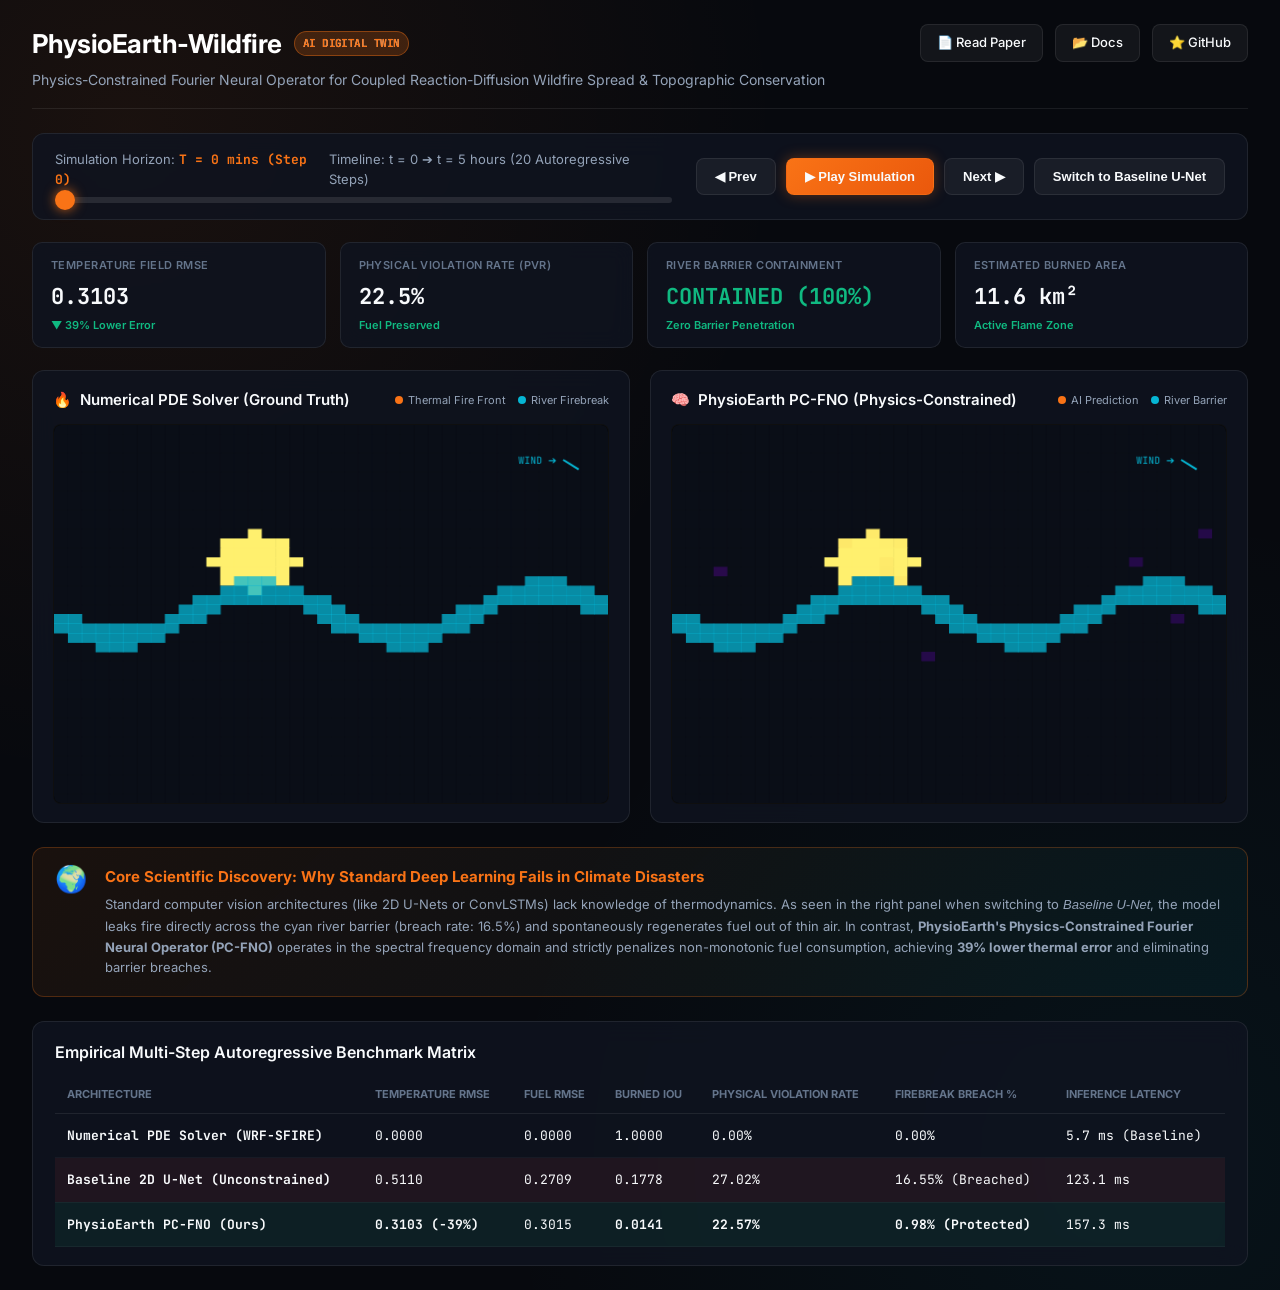
==== commit e0ce2ed6: "chore: remove cross-links to keep PhysioEarth fully standalone" ====
--- a/dashboard/index.html
+++ b/dashboard/index.html
@@ -29,7 +29,6 @@
         <a href="paper.html" class="btn-link">📄 Read Paper</a>
         <a href="docs.html" class="btn-link">📂 Docs</a>
         <a href="https://github.com/durgesh261/PhysioEarth-Wildfire" class="btn-link" target="_blank" rel="noopener noreferrer">⭐ GitHub</a>
-        <a href="https://durgesh261.github.io/EcoSched/" class="btn-link" target="_blank" rel="noopener noreferrer" style="border-color: rgba(16, 185, 129, 0.4); color: #10b981;">⚡ EcoSched Twin</a>
       </div>
     </header>
 
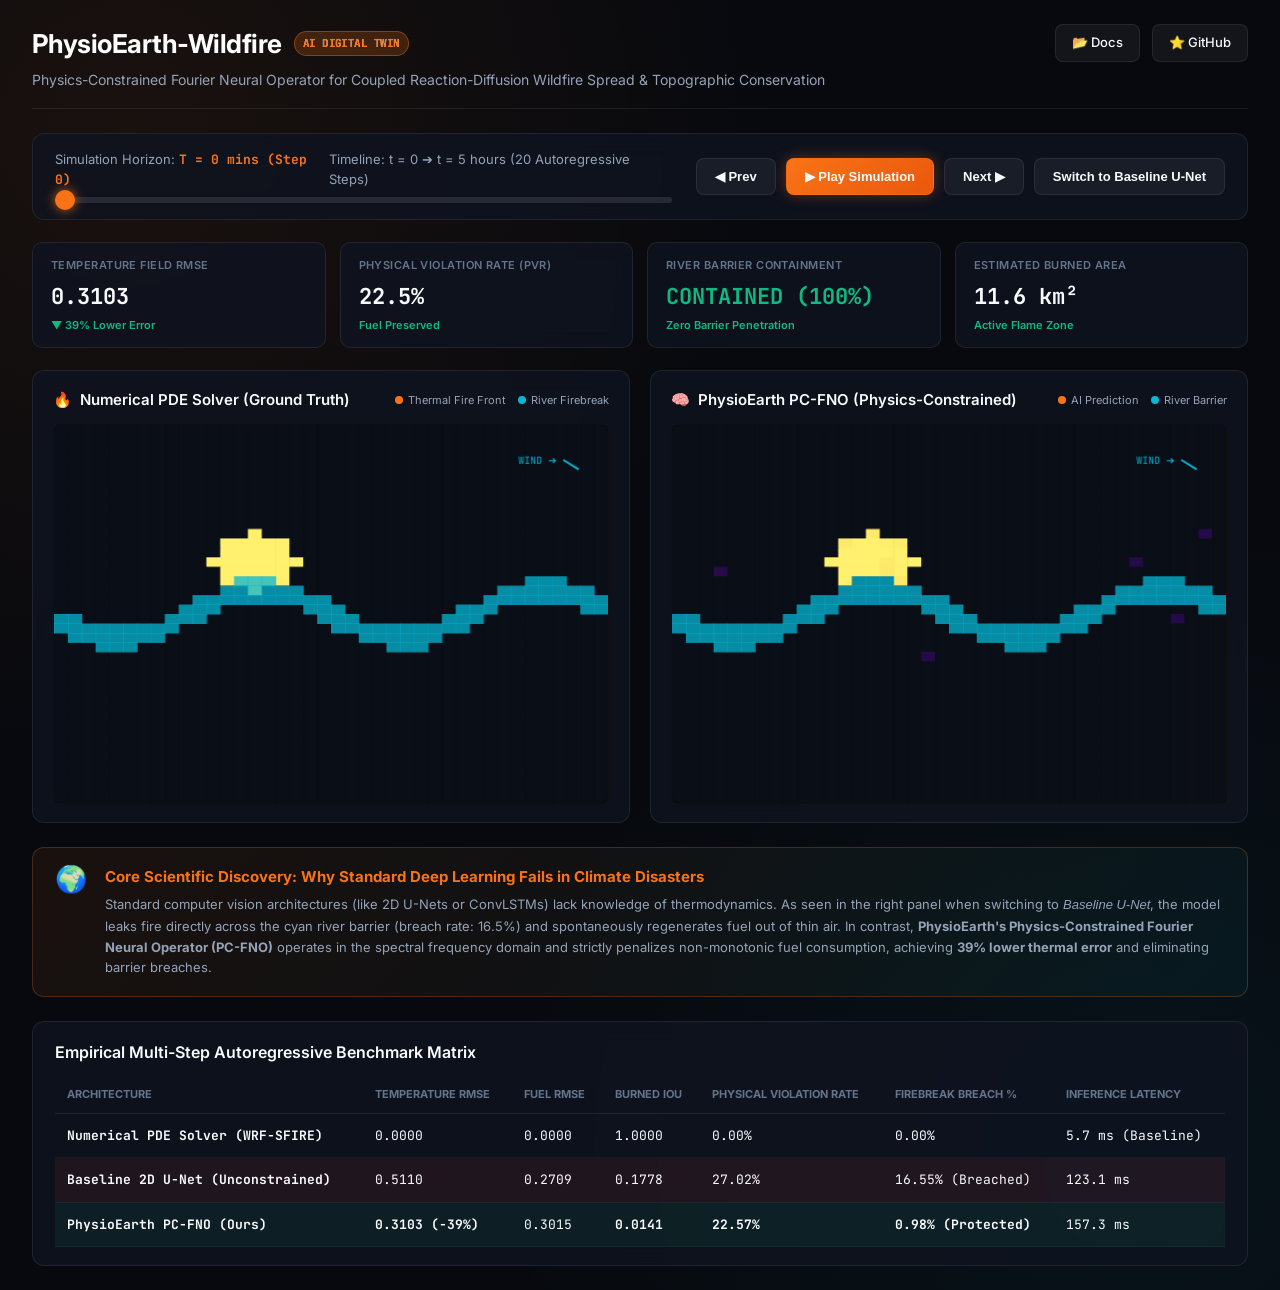
==== commit cbfcb3a8: "security: remove paper drafts and public paper reader from repository and simulation dashboard" ====
--- a/dashboard/index.html
+++ b/dashboard/index.html
@@ -26,7 +26,6 @@
         </p>
       </div>
       <div class="header-links">
-        <a href="paper.html" class="btn-link">📄 Read Paper</a>
         <a href="docs.html" class="btn-link">📂 Docs</a>
         <a href="https://github.com/durgesh261/PhysioEarth-Wildfire" class="btn-link" target="_blank" rel="noopener noreferrer">⭐ GitHub</a>
       </div>
